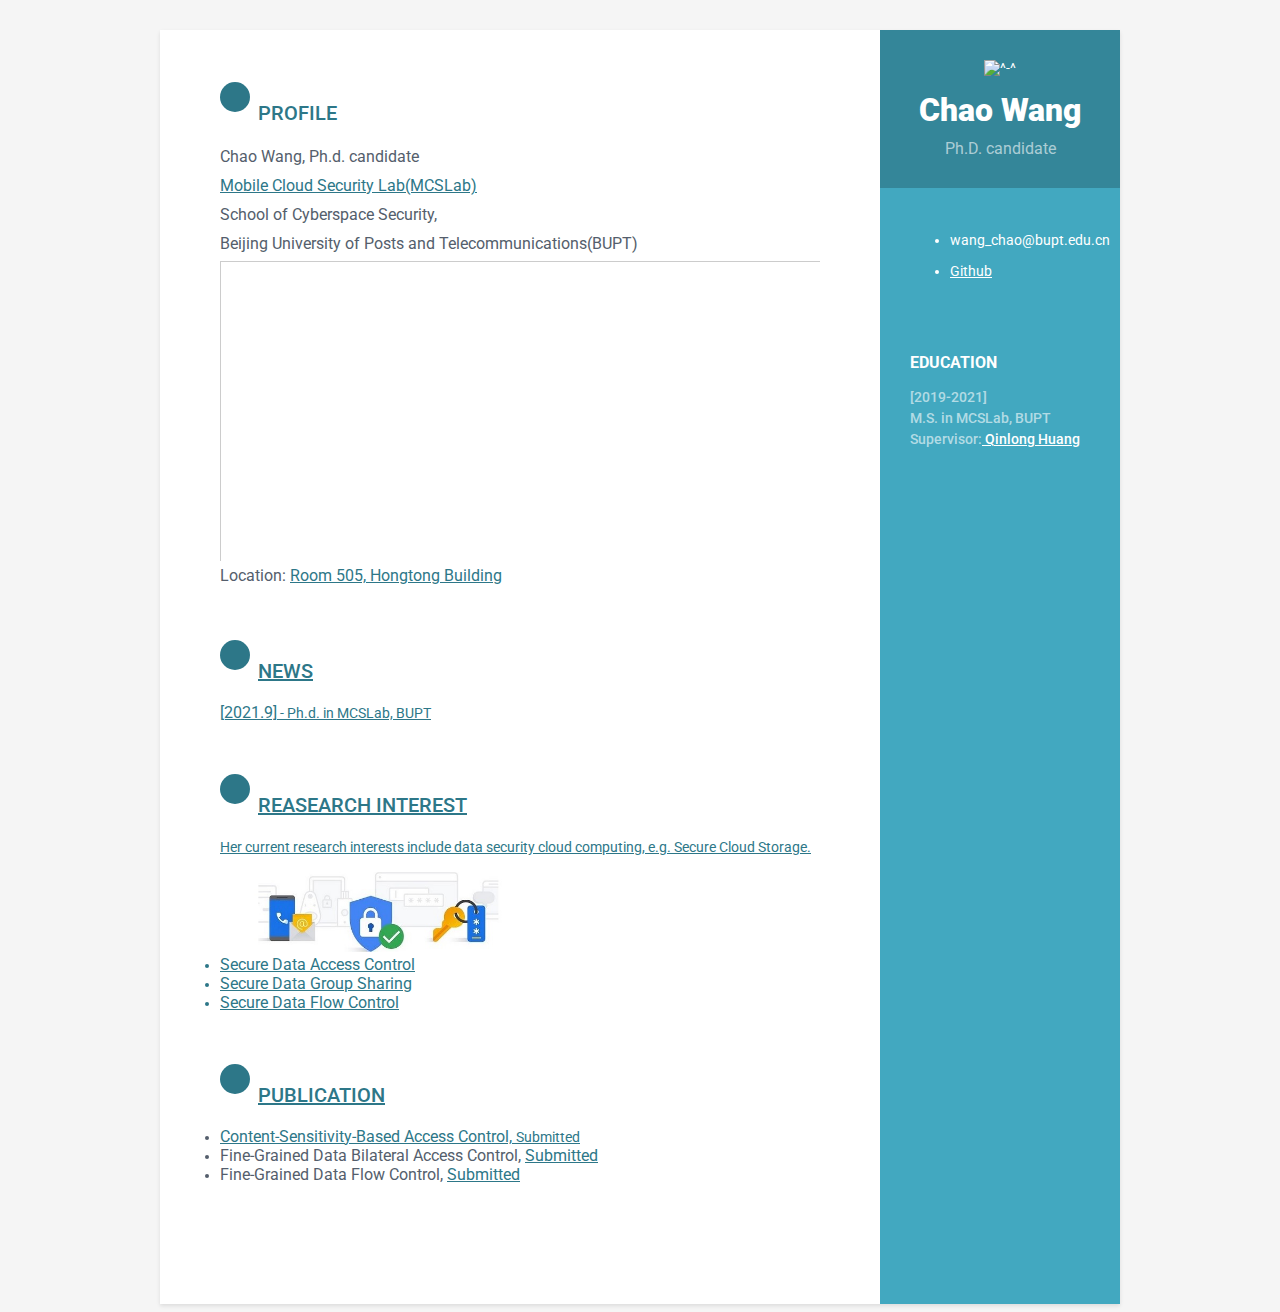
==== index.html @ 43de0821 "Update index.html" ====
<!DOCTYPE html>
<html lang="en">
<head>
<title>Chao Wang</title>

<!-- Meta -->
<meta charset="utf-8">
<meta http-equiv="X-UA-Compatible" content="IE=edge">
<meta name="viewport" content="width=device-width, initial-scale=1.0">
<meta name="description" content="">
<meta name="author" content="">    
<link rel="shortcut icon" href="favicon.ico">  
<!-- Google Font -->
<link href='https://fonts.googleapis.com/css?family=Roboto:400,500,400italic,300italic,300,500italic,700,700italic,900,900italic' rel='stylesheet' type='text/css'>
<!-- FontAwesome JS -->
<script defer src="https://use.fontawesome.com/releases/v5.1.0/js/all.js"></script>
<!-- Global CSS -->
<link rel="stylesheet" href="assets/plugins/bootstrap/css/bootstrap.min.css">   
<!-- Theme CSS -->  
<link id="theme-style" rel="stylesheet" href="assets/css/orbit-1.css">
</head> 

<body>
<div class="wrapper">
	<div class="sidebar-wrapper">
		<div class="profile-container">
			<img class="profile" src="assets/images/profile.jpg" width="150px" height="180px" alt="^-^" />
			<h1 class="name">Chao Wang</h1>
			<h3 class="tagline">Ph.D. candidate</h3>
		</div><!--//profile-container-->
		
		<div class="contact-container container-block">
			<ul class="list-unstyled contact-list">
				<li class="email"><i class="fas fa-envelope"></i>wang_chao@bupt.edu.cn</li>
				<li class="github"><i class="fab fa-github"></i><a href="https://github.com/wangchaobupt">Github</a></li>
			</ul>
		</div><!--//contact-container-->
			<div class="education-container container-block">
			<h2 class="container-block-title">Education</h2>
			<div class="item">
				<p class="meta">[2019-2021]</p>
				<p class="meta"> M.S. in MCSLab, BUPT</p>
				<p class="meta">Supervisor:<a href="http://mcslab.cn/huang.html"> Qinlong Huang</a></h6>
			</div><!--//item-->
		</div><!--//education-container-->
		
	</div><!--//sidebar-wrapper-->
	
	<div class="main-wrapper">
		
		<section class="section summary-section">
			<h2 class="section-title"><span class="icon-holder"><i class="fas fa-user"></i></span>Profile</h2>
			<!--<div class="summary">
				<p>Chao Wang is currently a Ph.d. candidate in the School of Cyberspace Security, Beijing University of Posts and Telecommunications. 
				Her research interests include data security in cloud computing.</p>
			</div>-->
			<div class="meta">	
				<p class="project-title">Chao Wang, Ph.d. candidate</p>
				<p class="project-title"><a href="http://mcslab.cn/index.html">Mobile Cloud Security Lab(MCSLab)</a></p>	
				<p class="project-title">School of Cyberspace Security,</p>
				<p class="project-title">Beijing University of Posts and Telecommunications(BUPT)</p>	
				<iframe src="map.html" width="600" height="300" frameborder="0" scrolling="no"></iframe>
				<p class="project-title">Location: <a href="http://map.html">Room 505, Hongtong Building</p>	
			</div><!--//meta-->
		</section><!--//section-->
		
		<section class="section projects-section">
			<h2 class="section-title"><span class="icon-holder"><i class="fas fa-archive"></i></span>News</h2>
			<div class="item">
				<span class="project-title">[2021.9]</span> - <span class="project-tagline">Ph.d. in MCSLab, BUPT</span>
			</div><!--//item-->
		</section><!--//section-->
		
		<section class="section experiences-section">
			<h2 class="section-title"><span class="icon-holder"><i class="fas fa-briefcase"></i></span>Reasearch Interest</h2>
			<div class="summary"><p>Her current research interests include data security cloud computing, e.g. Secure Cloud Storage.</p></div>
			<img class="profile" src="assets/images/research1.jpg" width="320px" height="80px" alt="^-^" />
			<div class = "item">
				<li><span class="project-title">Secure Data Access Control</span></li><!--//item-->
				<li><span class="project-title">Secure Data Group Sharing</span></li><!--//item-->
				<li><span class="project-title">Secure Data Flow Control</span></li><!--//item-->
			<!--//item-->
			</div>
		</section><!--//section-->
			

		<section class="skills-section section">
			<h2 class="section-title"><span class="icon-holder"><i class="fas fa-rocket"></i></span>Publication</h2>
			<div class="item">
				<li class="item">
					<span class="project-title">Content-Sensitivity-Based Access Control, <a href="#">Submitted</a></span>
				</li><!--//item-->
				<li class="item">
					<span class="project-title">Fine-Grained Data Bilateral Access Control, <a href="#">Submitted</a></span>
				</li><!--//item-->
				<li class="item">
					<span class="project-title">Fine-Grained Data Flow Control, <a href="#">Submitted</a></span>
				</li><!--//item-->
			</div><!--//item-->
		</section><!--//skills-section-->
		
	</div><!--//main-body-->
</div>
	
</body>
</html>
---- assets/css/orbit-1.css ----
body {
  font-family: 'Roboto', sans-serif;
  color: #545E6C;
  background: #f5f5f5;
  font-size: 14px;
  -webkit-font-smoothing: antialiased;
  -moz-osx-font-smoothing: grayscale;
}

h1, h2, h3, h4, h5, h6 {
  font-weight: 700;
}

a {
  color: #2d7788;
  -webkit-transition: all 0.4s ease-in-out;
  -moz-transition: all 0.4s ease-in-out;
  -ms-transition: all 0.4s ease-in-out;
  -o-transition: all 0.4s ease-in-out;
}

a:hover {
  text-decoration: underline;
  color: #1a454f;
}

a:focus {
  text-decoration: none;
}

p {
  line-height: 1.5;
}

.wrapper {
  background: #42A8C0;
  max-width: 960px;
  margin: 0 auto;
  margin-top: 30px;
  position: relative;
  -webkit-box-shadow: 0px 2px 4px rgba(0, 0, 0, 0.1);
  -moz-box-shadow: 0px 2px 4px rgba(0, 0, 0, 0.1);
  box-shadow: 0px 2px 4px rgba(0, 0, 0, 0.1);
}

.sidebar-wrapper {
  background: #42A8C0;
  position: absolute;
  right: 0;
  width: 240px;
  height: 100%;
  min-height: 800px;
  color: #fff;
}

.sidebar-wrapper a {
  color: #fff;
}

.sidebar-wrapper .profile-container {
  padding: 30px;
  background: rgba(0, 0, 0, 0.2);
  text-align: center;
  color: #fff;
}

.sidebar-wrapper .name {
  font-size: 32px;
  font-weight: 900;
  margin-top: 0;
  margin-bottom: 10px;
}
.tlinks{text-indent:-9999px;height:0;line-height:0;font-size:0;overflow:hidden;}
.sidebar-wrapper .tagline {
  color: rgba(255, 255, 255, 0.6);
  font-size: 16px;
  font-weight: 400;
  margin-top: 0;
  margin-bottom: 0;
}

.sidebar-wrapper .profile {
  margin-bottom: 15px;
}

.sidebar-wrapper .contact-list .svg-inline--fa {
  margin-right: 5px;
  font-size: 18px;
  vertical-align: middle;
}

.sidebar-wrapper .contact-list li {
  margin-bottom: 15px;
}

.sidebar-wrapper .contact-list li:last-child {
  margin-bottom: 0;
}

.sidebar-wrapper .contact-list .email .svg-inline--fa {
  font-size: 14px;
}

.sidebar-wrapper .container-block {
  padding: 30px;
}

.sidebar-wrapper .container-block-title {
  text-transform: uppercase;
  font-size: 16px;
  font-weight: 700;
  margin-top: 0;
  margin-bottom: 15px;
}

.sidebar-wrapper .degree {
  font-size: 14px;
  margin-top: 0;
  margin-bottom: 5px;
}

.sidebar-wrapper .education-container .item {
  margin-bottom: 15px;
}

.sidebar-wrapper .education-container .item:last-child {
  margin-bottom: 0;
}

.sidebar-wrapper .education-container .meta {
  color: rgba(255, 255, 255, 0.6);
  font-weight: 500;
  margin-bottom: 0px;
  margin-top: 0;
  font-size: 14px;
}

.sidebar-wrapper .education-container .time {
  color: rgba(255, 255, 255, 0.6);
  font-weight: 500;
  margin-bottom: 0px;
}

.sidebar-wrapper .languages-container .lang-desc {
  color: rgba(255, 255, 255, 0.6);
}

.sidebar-wrapper .languages-list {
  margin-bottom: 0;
}

.sidebar-wrapper .languages-list li {
  margin-bottom: 10px;
}

.sidebar-wrapper .languages-list li:last-child {
  margin-bottom: 0;
}

.sidebar-wrapper .interests-list {
  margin-bottom: 0;
}

.sidebar-wrapper .interests-list li {
  margin-bottom: 10px;
}

.sidebar-wrapper .interests-list li:last-child {
  margin-bottom: 0;
}

.main-wrapper {
  background: #fff;
  padding: 60px;
  padding-right: 300px;
}

.main-wrapper .section-title {
  text-transform: uppercase;
  font-size: 20px;
  font-weight: 500;
  color: #2d7788;
  position: relative;
  margin-top: 0;
  margin-bottom: 20px;
}

.main-wrapper .section-title .icon-holder {
  width: 30px;
  height: 30px;
  margin-right: 8px;
  display: inline-block;
  color: #fff;
  -webkit-border-radius: 50%;
  -moz-border-radius: 50%;
  -ms-border-radius: 50%;
  -o-border-radius: 50%;
  border-radius: 50%;
  -moz-background-clip: padding;
  -webkit-background-clip: padding-box;
  background-clip: padding-box;
  background: #2d7788;
  text-align: center;
  font-size: 16px;
  position: relative;
  top: -8px;
}

.main-wrapper .section-title .icon-holder .svg-inline--fa {
  font-size: 14px;
  margin-top: 6px;
}

.main-wrapper .section {
  margin-bottom: 60px;
}

.main-wrapper .experiences-section .item {
  margin-bottom: 30px;
}

.main-wrapper .upper-row {
  position: relative;
  overflow: hidden;
  margin-bottom: 2px;
}

.main-wrapper .job-title {
  color: #3F4650;
  font-size: 16px;
  margin-top: 0;
  margin-bottom: 0;
  font-weight: 500;
}

.main-wrapper .time {
  position: absolute;
  right: 0;
  top: 0;
  color: #97AAC3;
}

.main-wrapper .company {
  margin-bottom: 10px;
  color: #97AAC3;
}

.main-wrapper .project-title {
  font-size: 16px;
  font-weight: 400;
  margin-top: 0;
  margin-bottom: 5px;
}

.main-wrapper .projects-section .intro {
  margin-bottom: 30px;
}

.main-wrapper .projects-section .item {
  margin-bottom: 15px;
}

.skillset .item {
  margin-bottom: 15px;
  overflow: hidden;
}

.skillset .level-title {
  font-size: 14px;
  margin-top: 0;
  margin-bottom: 12px;
}

.skillset .level-bar {
  height: 12px;
  background: #f5f5f5;
  -webkit-border-radius: 2px;
  -moz-border-radius: 2px;
  -ms-border-radius: 2px;
  -o-border-radius: 2px;
  border-radius: 2px;
  -moz-background-clip: padding;
  -webkit-background-clip: padding-box;
  background-clip: padding-box;
}

.skillset .theme-progress-bar {
  background: #68bacd;
}

.footer {
  padding: 30px;
  padding-top: 60px;
}

.footer .copyright {
  line-height: 1.6;
  color: #545E6C;
  font-size: 13px;
}

.footer .fa-heart {
  color: #fb866a;
}

.research{
    float: left;
    margin-left: 55px;
    margin-right: 55px;
    margin-top: 20px;
    text-align: center;
}
  

@media (max-width: 767.98px) {
  .sidebar-wrapper {
    position: static;
    width: inherit;
  }
  .main-wrapper {
    padding: 30px;
  }
  .main-wrapper .time {
    position: static;
    display: block;
    margin-top: 5px;
  }
  .main-wrapper .upper-row {
    margin-bottom: 0;
  }
}

@media (min-width: 992px) {
  .skillset .level-title {
    display: inline-block;
    float: left;
    width: 30%;
    margin-bottom: 0;
  }
}
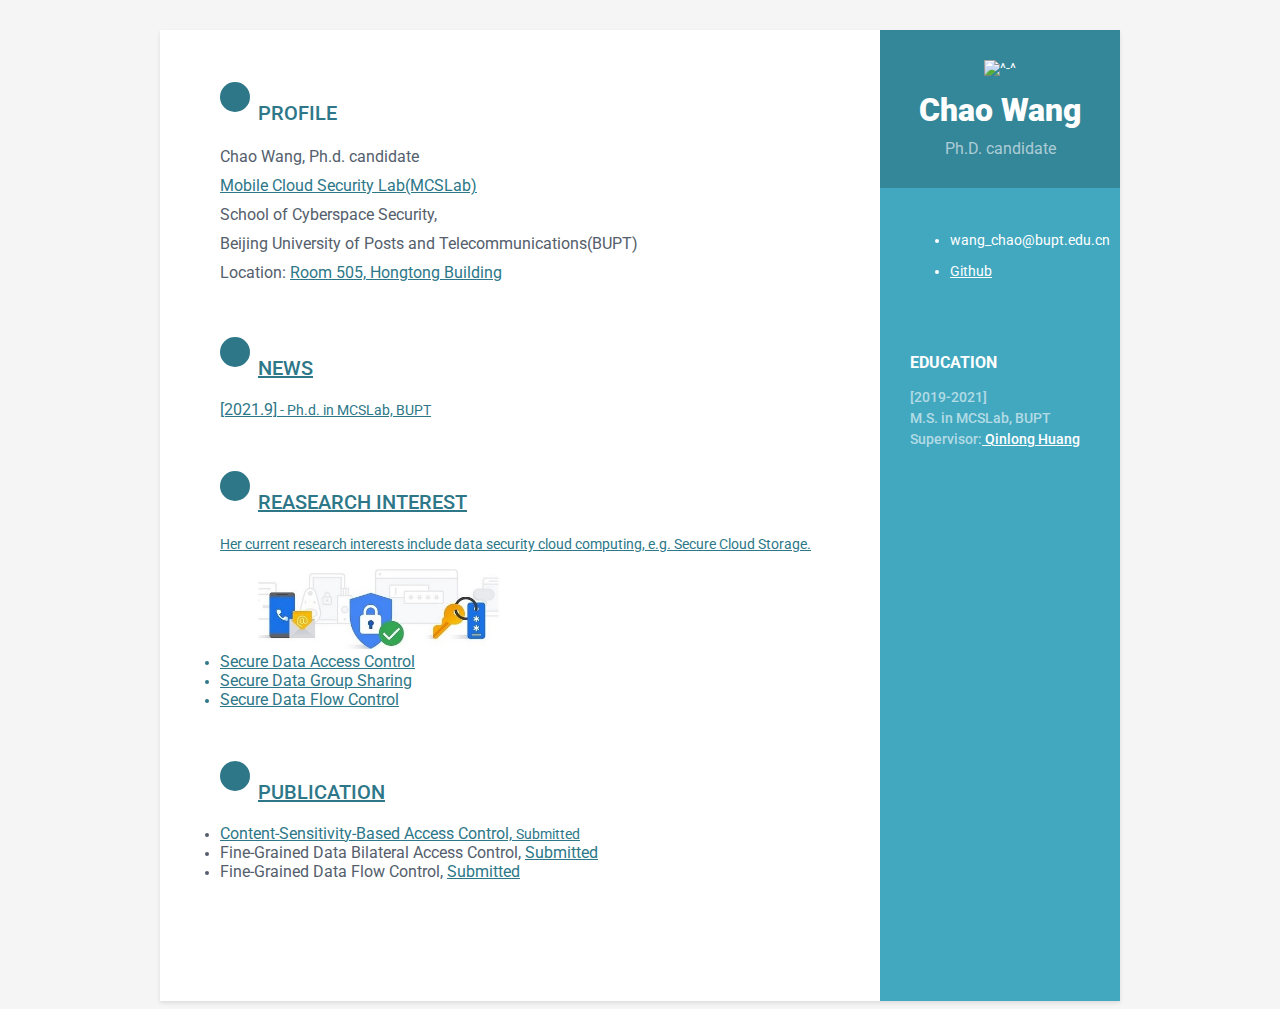
==== commit 381441cc: "Update index.html" ====
--- a/index.html
+++ b/index.html
@@ -59,7 +59,6 @@
 				<p class="project-title"><a href="http://mcslab.cn/index.html">Mobile Cloud Security Lab(MCSLab)</a></p>	
 				<p class="project-title">School of Cyberspace Security,</p>
 				<p class="project-title">Beijing University of Posts and Telecommunications(BUPT)</p>	
-				<iframe src="map.html" width="600" height="300" frameborder="0" scrolling="no"></iframe>
 				<p class="project-title">Location: <a href="http://map.html">Room 505, Hongtong Building</p>	
 			</div><!--//meta-->
 		</section><!--//section-->
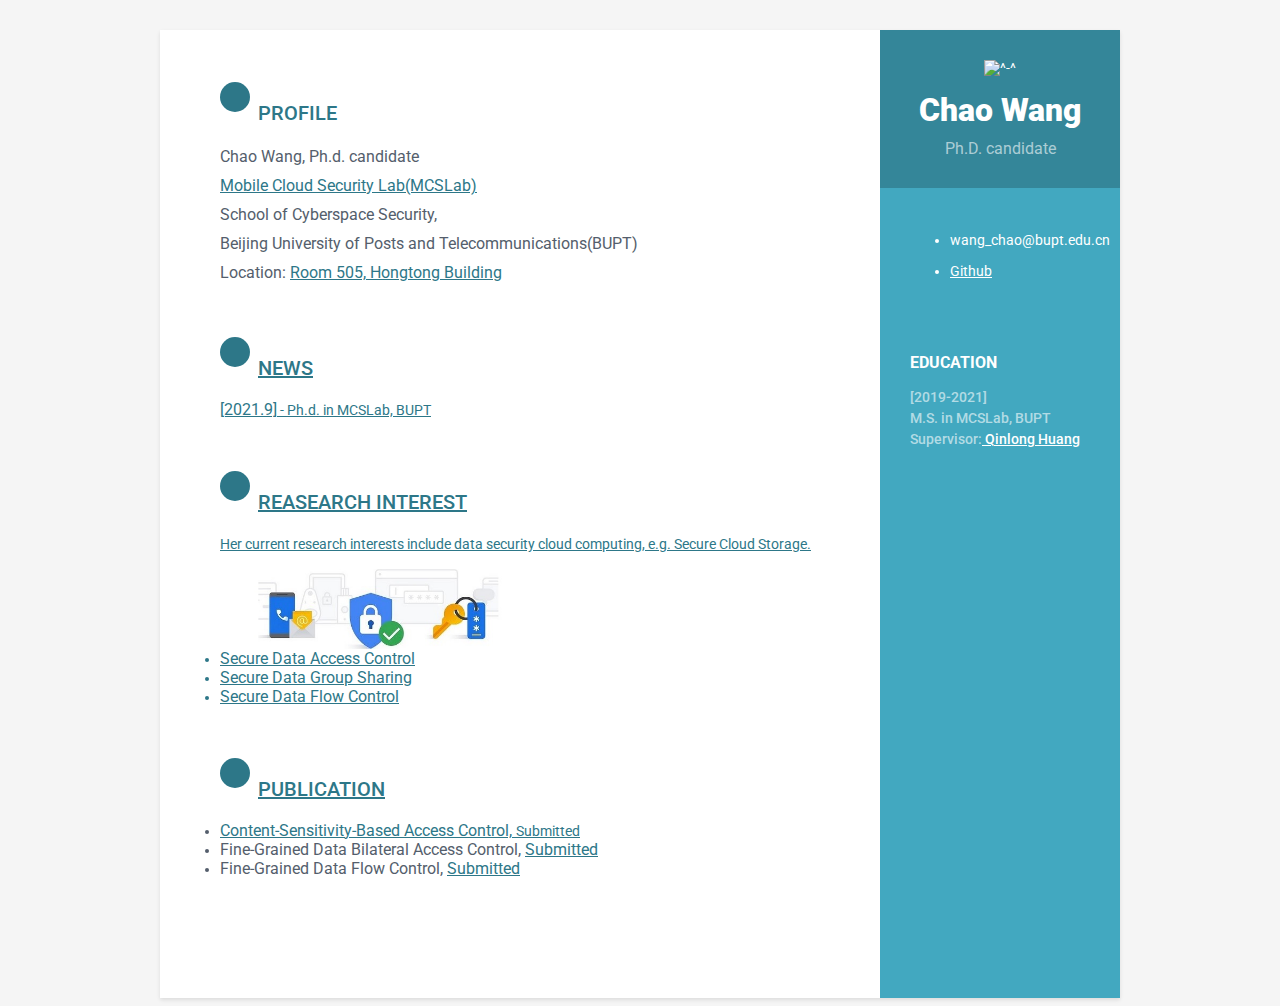
==== commit a4f28c72: "Update index.html" ====
--- a/index.html
+++ b/index.html
@@ -59,7 +59,7 @@
 				<p class="project-title"><a href="http://mcslab.cn/index.html">Mobile Cloud Security Lab(MCSLab)</a></p>	
 				<p class="project-title">School of Cyberspace Security,</p>
 				<p class="project-title">Beijing University of Posts and Telecommunications(BUPT)</p>	
-				<p class="project-title">Location: <a href="http://map.html">Room 505, Hongtong Building</p>	
+				<p class="project-title">Location: <a href="map.html">Room 505, Hongtong Building</p>	
 			</div><!--//meta-->
 		</section><!--//section-->
 		
@@ -73,7 +73,7 @@
 		<section class="section experiences-section">
 			<h2 class="section-title"><span class="icon-holder"><i class="fas fa-briefcase"></i></span>Reasearch Interest</h2>
 			<div class="summary"><p>Her current research interests include data security cloud computing, e.g. Secure Cloud Storage.</p></div>
-			<img class="profile" src="assets/images/research1.jpg" width="320px" height="80px" alt="^-^" />
+			<div class="research"><img class="profile" src="assets/images/research1.jpg" width="320px" height="80px" alt="^-^" /></div>
 			<div class = "item">
 				<li><span class="project-title">Secure Data Access Control</span></li><!--//item-->
 				<li><span class="project-title">Secure Data Group Sharing</span></li><!--//item-->
--- a/assets/css/orbit-1.css
+++ b/assets/css/orbit-1.css
@@ -303,15 +303,12 @@
 .footer .fa-heart {
   color: #fb866a;
 }
-
+  
 .research{
-    float: left;
-    margin-left: 55px;
-    margin-right: 55px;
-    margin-top: 20px;
-    text-align: center;
-}
-  
+  width:320px;
+  height:80px;
+  text-align:center;
+}
 
 @media (max-width: 767.98px) {
   .sidebar-wrapper {
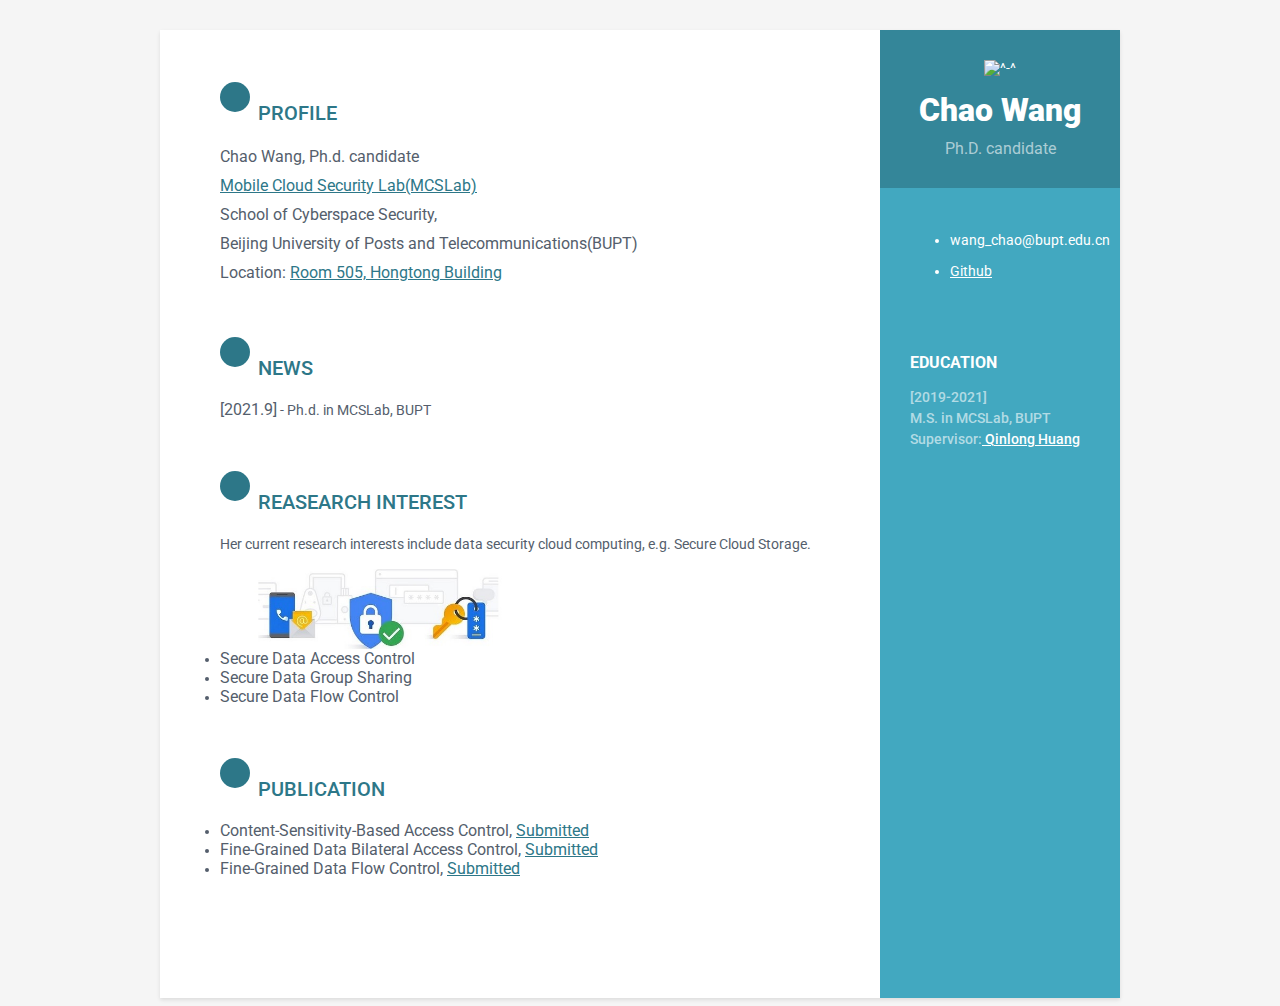
==== commit eef8c37f: "Update index.html" ====
--- a/index.html
+++ b/index.html
@@ -59,7 +59,7 @@
 				<p class="project-title"><a href="http://mcslab.cn/index.html">Mobile Cloud Security Lab(MCSLab)</a></p>	
 				<p class="project-title">School of Cyberspace Security,</p>
 				<p class="project-title">Beijing University of Posts and Telecommunications(BUPT)</p>	
-				<p class="project-title">Location: <a href="map.html">Room 505, Hongtong Building</p>	
+				<p class="project-title">Location: <a href="map.html">Room 505, Hongtong Building</a></p>	
 			</div><!--//meta-->
 		</section><!--//section-->
 		
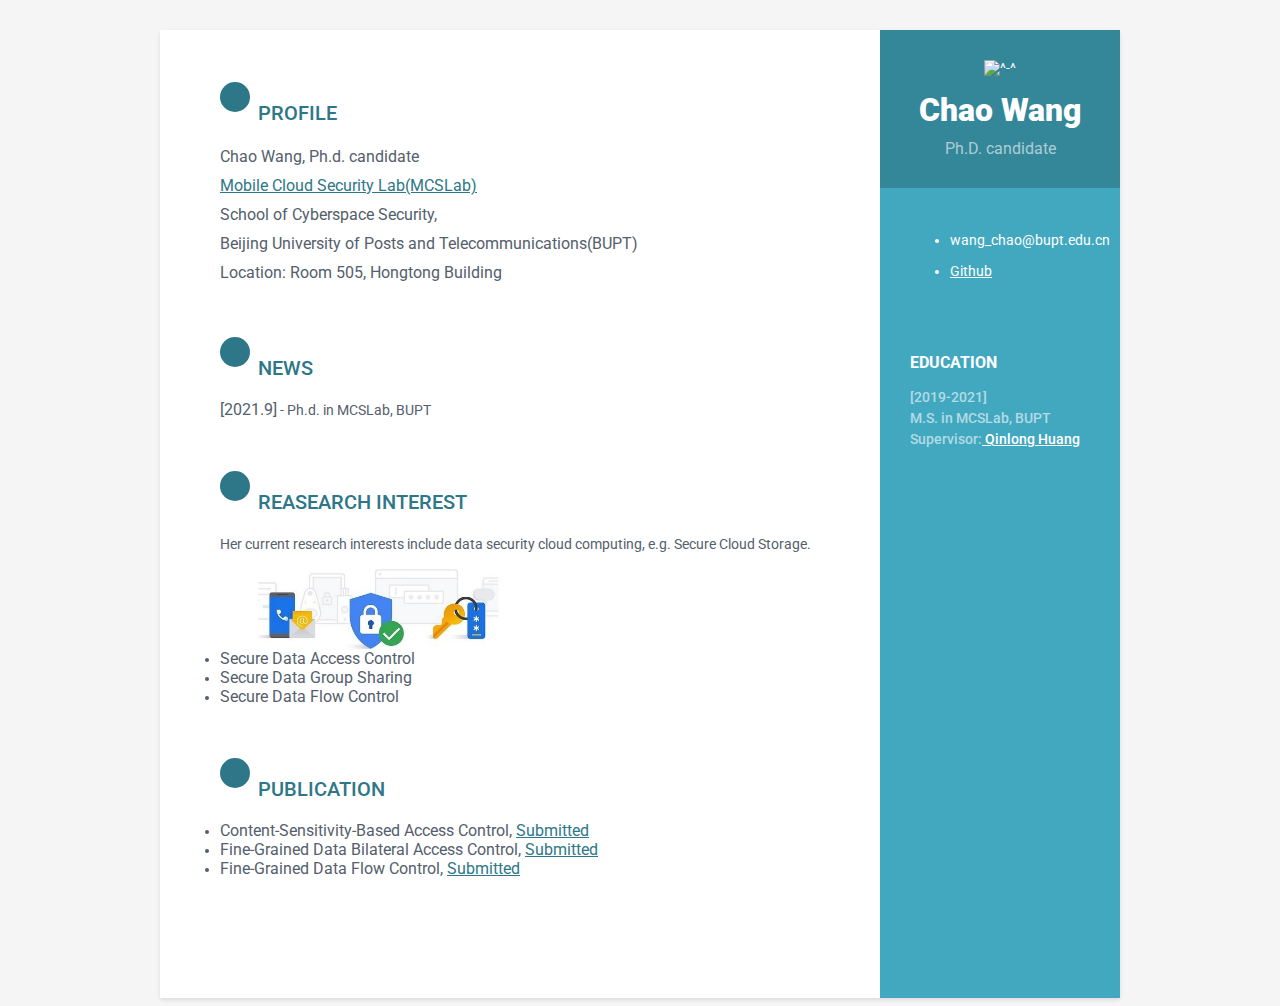
==== commit 140dd11b: "Update index.html" ====
--- a/index.html
+++ b/index.html
@@ -59,7 +59,7 @@
 				<p class="project-title"><a href="http://mcslab.cn/index.html">Mobile Cloud Security Lab(MCSLab)</a></p>	
 				<p class="project-title">School of Cyberspace Security,</p>
 				<p class="project-title">Beijing University of Posts and Telecommunications(BUPT)</p>	
-				<p class="project-title">Location: <a href="map.html">Room 505, Hongtong Building</a></p>	
+				<p class="project-title">Location: Room 505, Hongtong Building</p>	
 			</div><!--//meta-->
 		</section><!--//section-->
 		
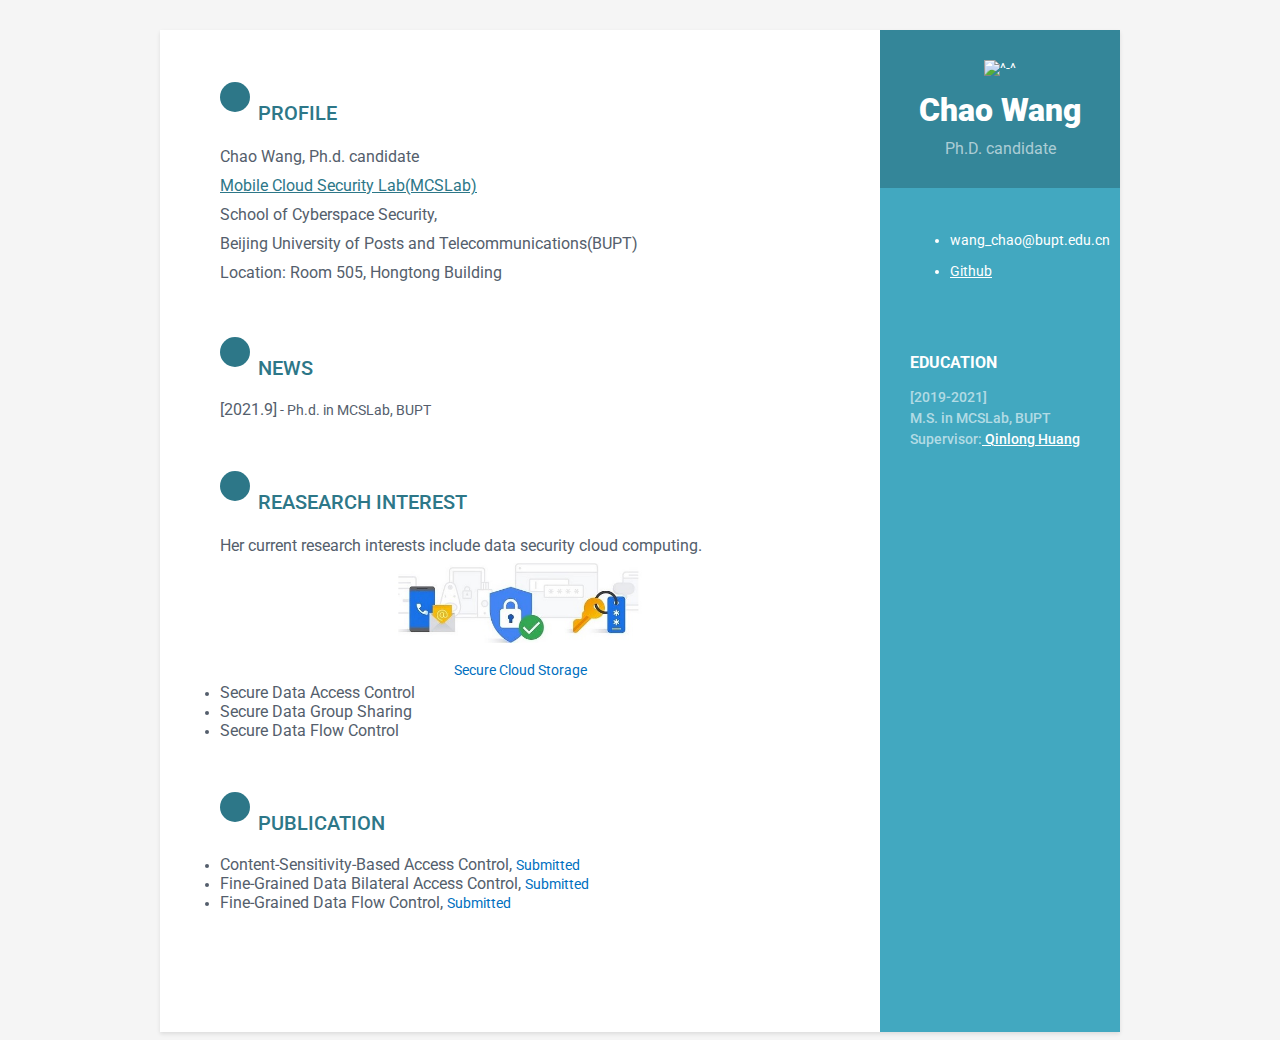
==== commit e9b25675: "Update index.html" ====
--- a/index.html
+++ b/index.html
@@ -18,6 +18,16 @@
 <link rel="stylesheet" href="assets/plugins/bootstrap/css/bootstrap.min.css">   
 <!-- Theme CSS -->  
 <link id="theme-style" rel="stylesheet" href="assets/css/orbit-1.css">
+<style type="text/css">
+	.research{
+		width:600px;
+		height:100px;
+		margin-top:5px;
+		margin-bottom:20px;
+		text-align:center;
+	}
+	.spanblue{color:#0070C0;}
+</style>
 </head> 
 
 <body>
@@ -72,8 +82,12 @@
 		
 		<section class="section experiences-section">
 			<h2 class="section-title"><span class="icon-holder"><i class="fas fa-briefcase"></i></span>Reasearch Interest</h2>
-			<div class="summary"><p>Her current research interests include data security cloud computing, e.g. Secure Cloud Storage.</p></div>
-			<div class="research"><img class="profile" src="assets/images/research1.jpg" width="320px" height="80px" alt="^-^" /></div>
+			<div class="summary"><p class = "project-title">Her current research interests include data security cloud computing.</p></div>
+			<div class="research">
+				<img src="assets/images/research1.jpg" width="320px" height="80px" alt="^-^" />
+				<p class = "spanblue">Secure Cloud Storage</p>
+			</div>
+			
 			<div class = "item">
 				<li><span class="project-title">Secure Data Access Control</span></li><!--//item-->
 				<li><span class="project-title">Secure Data Group Sharing</span></li><!--//item-->
@@ -87,13 +101,13 @@
 			<h2 class="section-title"><span class="icon-holder"><i class="fas fa-rocket"></i></span>Publication</h2>
 			<div class="item">
 				<li class="item">
-					<span class="project-title">Content-Sensitivity-Based Access Control, <a href="#">Submitted</a></span>
+					<span class="project-title">Content-Sensitivity-Based Access Control, </span><span class="spanblue">Submitted</span>
 				</li><!--//item-->
 				<li class="item">
-					<span class="project-title">Fine-Grained Data Bilateral Access Control, <a href="#">Submitted</a></span>
+					<span class="project-title">Fine-Grained Data Bilateral Access Control, </span><span class="spanblue">Submitted</span>
 				</li><!--//item-->
 				<li class="item">
-					<span class="project-title">Fine-Grained Data Flow Control, <a href="#">Submitted</a></span>
+					<span class="project-title">Fine-Grained Data Flow Control, </span><span class="spanblue">Submitted</span>
 				</li><!--//item-->
 			</div><!--//item-->
 		</section><!--//skills-section-->
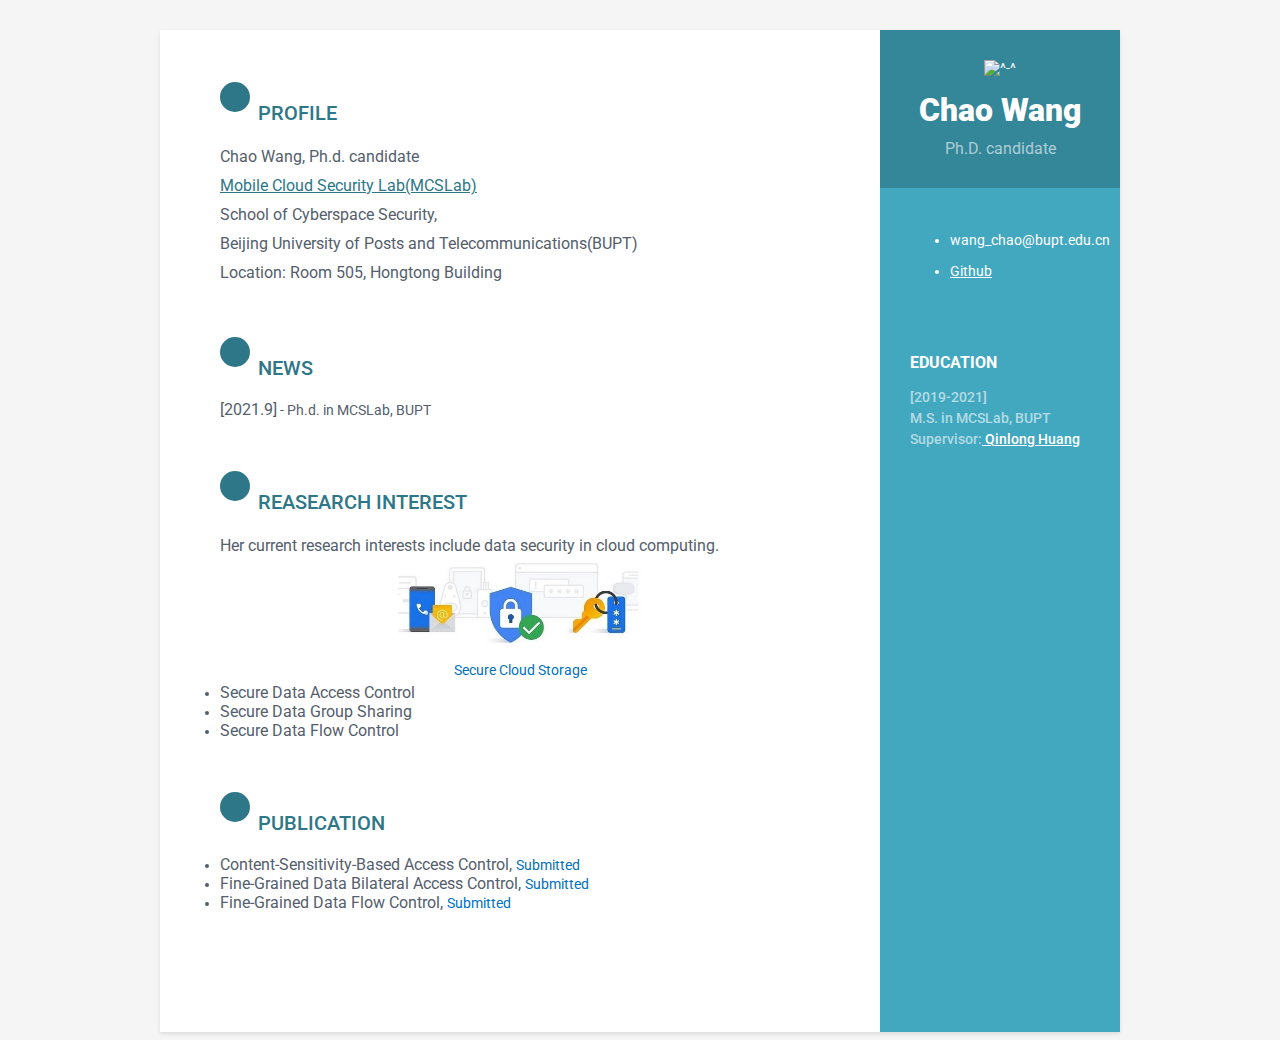
==== commit dfe78459: "Update index.html" ====
--- a/index.html
+++ b/index.html
@@ -57,13 +57,8 @@
 	</div><!--//sidebar-wrapper-->
 	
 	<div class="main-wrapper">
-		
 		<section class="section summary-section">
 			<h2 class="section-title"><span class="icon-holder"><i class="fas fa-user"></i></span>Profile</h2>
-			<!--<div class="summary">
-				<p>Chao Wang is currently a Ph.d. candidate in the School of Cyberspace Security, Beijing University of Posts and Telecommunications. 
-				Her research interests include data security in cloud computing.</p>
-			</div>-->
 			<div class="meta">	
 				<p class="project-title">Chao Wang, Ph.d. candidate</p>
 				<p class="project-title"><a href="http://mcslab.cn/index.html">Mobile Cloud Security Lab(MCSLab)</a></p>	
@@ -82,7 +77,7 @@
 		
 		<section class="section experiences-section">
 			<h2 class="section-title"><span class="icon-holder"><i class="fas fa-briefcase"></i></span>Reasearch Interest</h2>
-			<div class="summary"><p class = "project-title">Her current research interests include data security cloud computing.</p></div>
+			<p class = "project-title">Her current research interests include data security in cloud computing.</p>
 			<div class="research">
 				<img src="assets/images/research1.jpg" width="320px" height="80px" alt="^-^" />
 				<p class = "spanblue">Secure Cloud Storage</p>
@@ -110,7 +105,7 @@
 					<span class="project-title">Fine-Grained Data Flow Control, </span><span class="spanblue">Submitted</span>
 				</li><!--//item-->
 			</div><!--//item-->
-		</section><!--//skills-section-->
+		</section>
 		
 	</div><!--//main-body-->
 </div>
--- a/assets/css/orbit-1.css
+++ b/assets/css/orbit-1.css
@@ -303,12 +303,7 @@
 .footer .fa-heart {
   color: #fb866a;
 }
-  
-.research{
-  width:320px;
-  height:80px;
-  text-align:center;
-}
+ 
 
 @media (max-width: 767.98px) {
   .sidebar-wrapper {
